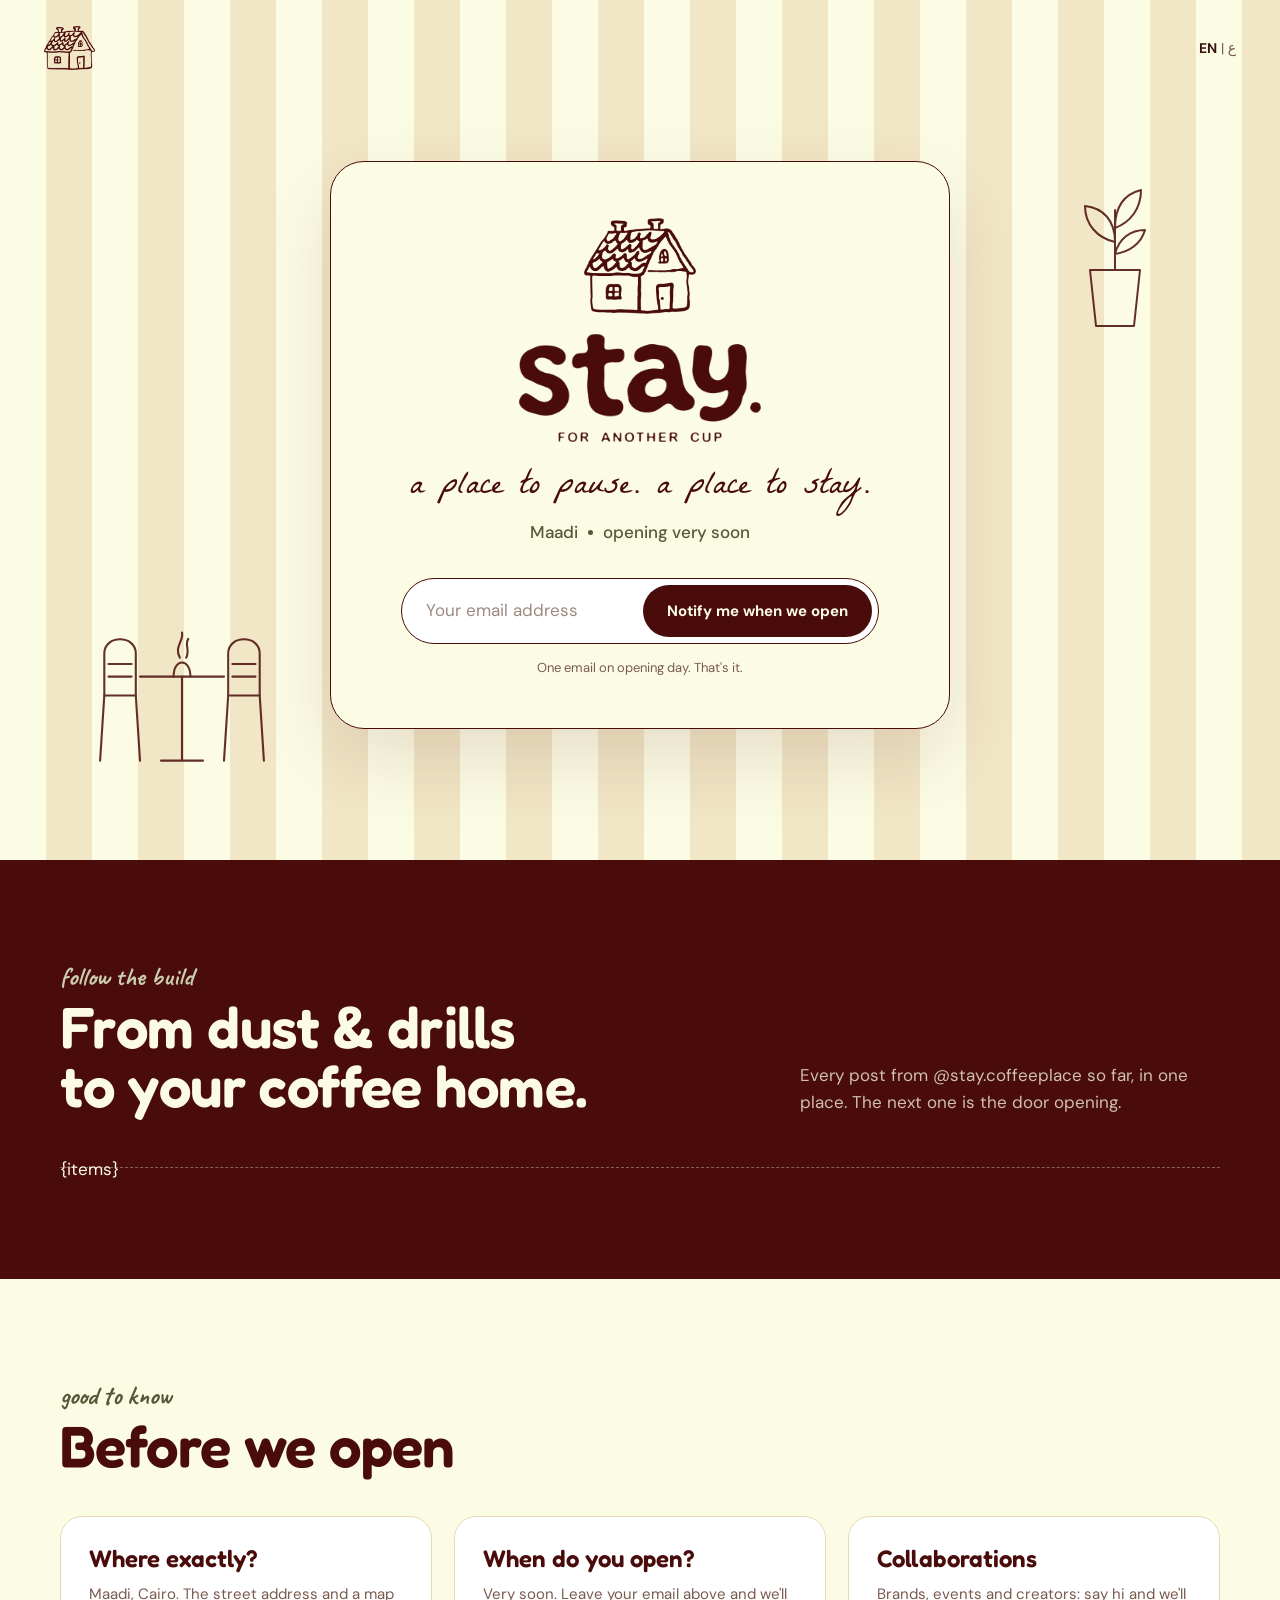
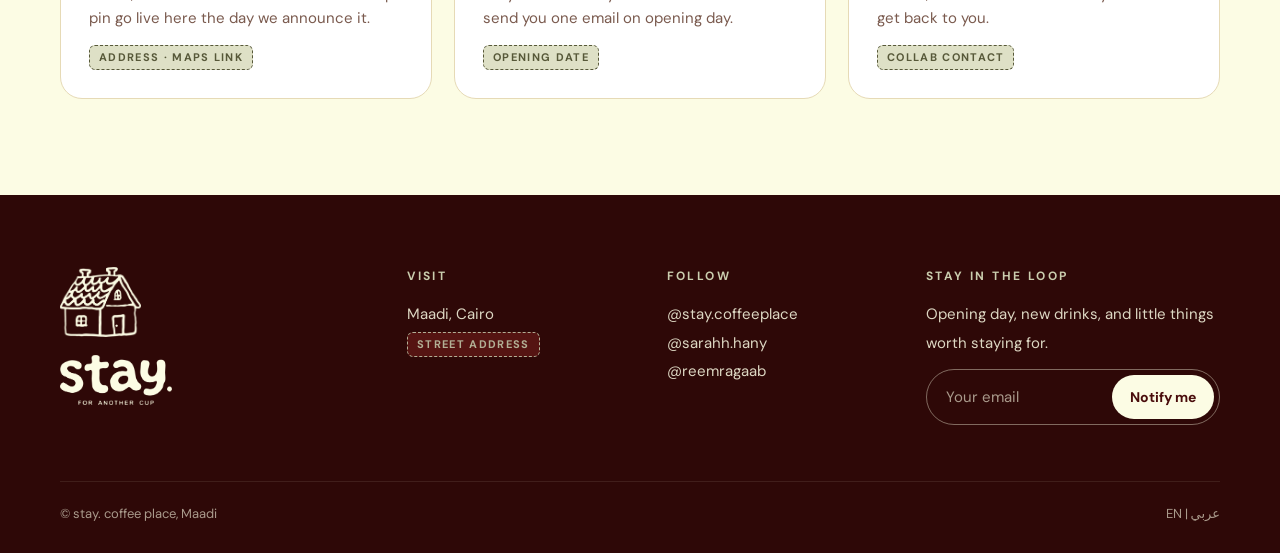
==== coming-soon.html @ 018319c0 "stay. website preview (coming soon, home, menu) Co-Authored-By: Claude Opus 5.5 (1M context) <norepl" ====
<!doctype html><html lang="en"><head><meta charset="utf-8"><meta name="viewport" content="width=device-width,initial-scale=1">
<title>stay. coming soon</title><link rel="stylesheet" href="fonts.css"><link rel="stylesheet" href="style.css"><script src="site.js" defer></script></head><body>
<section class="cs-hero stripes">
 <div class="cs-top"><a href="index.html" aria-label="stay."><img class="house" src="img/house-maroon.png" alt=""></a><span class="lang"><b>EN</b> | ع</span></div>
 <svg class="handdraw" style="left:6%;bottom:70px;width:210px" viewBox="0 0 200 200"><path d="M60 92h80"/><path d="M100 92v80M80 172h40"/><path d="M92 92c0-18 16-18 16 0"/><path d="M98 74c-6-10 4-16 2-24M104 74c4-8-2-12 2-18"/><path d="M26 70c0-18 30-18 30 0v40H26z"/><path d="M26 110l-4 62M56 110l4 62M30 80h22M30 92h22"/><path d="M174 70c0-18-30-18-30 0v40h30z"/><path d="M174 110l4 62M144 110l-4 62M148 80h22M148 92h22"/></svg><svg class="handdraw" style="right:7%;top:150px;width:150px" viewBox="0 0 150 190"><path d="M50 120h50l-6 56H56z"/><path d="M75 120V60"/><path d="M75 92c-18-4-30-18-30-36 18 2 30 14 30 36zM75 78c16-6 26-20 26-38-16 4-26 16-26 38zM75 104c14-2 26-10 30-24-14 0-26 8-30 24z"/></svg>
 <div class="cs-card">
  <img class="house" src="img/house-maroon.png" alt="">
  <img class="word" src="img/wordmark-maroon.png" alt="stay. for another cup">
  <div class="script">a place to pause. a place to stay.</div>
  <div class="meta"><span>Maadi</span><i class="dot"></i><span>opening very soon</span></div>
  <div id="notify"><form class="notify js-notify" novalidate><input type="email" name="email" placeholder="Your email address" aria-label="Email address" required><button type="submit">Notify me when we open</button></form></div>
  <p class="small" style="margin-top:14px">One email on opening day. That's it.</p>
 </div>
</section>
<section class="diary"><div class="wrap">
 <div class="shead"><div><span class="hand">follow the build</span><h2 class="round">From dust &amp; drills<br>to your coffee home.</h2></div><p>Every post from @stay.coffeeplace so far, in one place. The next one is the door opening.</p></div>
 <div class="tl">{items}</div>
</div></section>
<section class="faq"><div class="wrap">
 <div class="shead"><div><span class="hand">good to know</span><h2 class="round">Before we open</h2></div></div>
 <div class="qa">
  <div><h4>Where exactly?</h4><p>Maadi, Cairo. The street address and a map pin go live here the day we announce it.</p><p style="margin-top:14px"><span class="todo">Address · Maps link</span></p></div>
  <div><h4>When do you open?</h4><p>Very soon. Leave your email above and we'll send you one email on opening day.</p><p style="margin-top:14px"><span class="todo">Opening date</span></p></div>
  <div><h4>Collaborations</h4><p>Brands, events and creators: say hi and we'll get back to you.</p><p style="margin-top:14px"><span class="todo">Collab contact</span></p></div>
 </div>
</div></section>
<footer class="ftr"><div class="wrap"><div class="fcols">
<div><img class="house" src="img/house-cream.png" alt=""><img class="word" src="img/wordmark-cream.png" alt="stay. for another cup"></div>
<div><h5>Visit</h5><p>Maadi, Cairo<br><span class="todo" style="background:#5C1715;color:#CACDAE;border-color:#CACDAE">Street address</span></p></div>
<div><h5>Follow</h5><ul><li><a href="https://www.instagram.com/stay.coffeeplace/" target="_blank" rel="noopener">@stay.coffeeplace</a></li><li><a href="https://www.instagram.com/sarahh.hany/" target="_blank" rel="noopener">@sarahh.hany</a></li><li><a href="https://www.instagram.com/reemragaab/" target="_blank" rel="noopener">@reemragaab</a></li></ul></div>
<div><h5>Stay in the loop</h5><p>Opening day, new drinks, and little things worth staying for.</p><form class="news js-notify" novalidate><input type="email" name="email" placeholder="Your email" aria-label="Email address" required><button type="submit">Notify me</button></form></div>
</div><div class="fbot"><span>© stay. coffee place, Maadi</span><span>EN | عربي</span></div></div></footer><nav class="mbar"><a class="" href="https://www.instagram.com/stay.coffeeplace/" target="_blank" rel="noopener">Instagram</a><a class="hot" href="#notify">Notify me</a></nav></body></html>
---- fonts.css ----
@font-face {
  font-family: 'Cairo';
  font-style: normal;
  font-weight: 500;
  font-display: swap;
  src: url(fonts/93eb798906f2.woff2) format('woff2');
  unicode-range: U+0600-06FF, U+0750-077F, U+0870-088E, U+0890-0891, U+0897-08E1, U+08E3-08FF, U+200C-200E, U+2010-2011, U+204F, U+2E41, U+FB50-FDFF, U+FE70-FE74, U+FE76-FEFC, U+102E0-102FB, U+10E60-10E7E, U+10EC2-10EC4, U+10EFC-10EFF, U+1EE00-1EE03, U+1EE05-1EE1F, U+1EE21-1EE22, U+1EE24, U+1EE27, U+1EE29-1EE32, U+1EE34-1EE37, U+1EE39, U+1EE3B, U+1EE42, U+1EE47, U+1EE49, U+1EE4B, U+1EE4D-1EE4F, U+1EE51-1EE52, U+1EE54, U+1EE57, U+1EE59, U+1EE5B, U+1EE5D, U+1EE5F, U+1EE61-1EE62, U+1EE64, U+1EE67-1EE6A, U+1EE6C-1EE72, U+1EE74-1EE77, U+1EE79-1EE7C, U+1EE7E, U+1EE80-1EE89, U+1EE8B-1EE9B, U+1EEA1-1EEA3, U+1EEA5-1EEA9, U+1EEAB-1EEBB, U+1EEF0-1EEF1;
}
@font-face {
  font-family: 'Cairo';
  font-style: normal;
  font-weight: 500;
  font-display: swap;
  src: url(fonts/e063772311b9.woff2) format('woff2');
  unicode-range: U+0000-00FF, U+0131, U+0152-0153, U+02BB-02BC, U+02C6, U+02DA, U+02DC, U+0304, U+0308, U+0329, U+2000-206F, U+20AC, U+2122, U+2191, U+2193, U+2212, U+2215, U+FEFF, U+FFFD;
}
@font-face {
  font-family: 'Cairo';
  font-style: normal;
  font-weight: 700;
  font-display: swap;
  src: url(fonts/93eb798906f2.woff2) format('woff2');
  unicode-range: U+0600-06FF, U+0750-077F, U+0870-088E, U+0890-0891, U+0897-08E1, U+08E3-08FF, U+200C-200E, U+2010-2011, U+204F, U+2E41, U+FB50-FDFF, U+FE70-FE74, U+FE76-FEFC, U+102E0-102FB, U+10E60-10E7E, U+10EC2-10EC4, U+10EFC-10EFF, U+1EE00-1EE03, U+1EE05-1EE1F, U+1EE21-1EE22, U+1EE24, U+1EE27, U+1EE29-1EE32, U+1EE34-1EE37, U+1EE39, U+1EE3B, U+1EE42, U+1EE47, U+1EE49, U+1EE4B, U+1EE4D-1EE4F, U+1EE51-1EE52, U+1EE54, U+1EE57, U+1EE59, U+1EE5B, U+1EE5D, U+1EE5F, U+1EE61-1EE62, U+1EE64, U+1EE67-1EE6A, U+1EE6C-1EE72, U+1EE74-1EE77, U+1EE79-1EE7C, U+1EE7E, U+1EE80-1EE89, U+1EE8B-1EE9B, U+1EEA1-1EEA3, U+1EEA5-1EEA9, U+1EEAB-1EEBB, U+1EEF0-1EEF1;
}
@font-face {
  font-family: 'Cairo';
  font-style: normal;
  font-weight: 700;
  font-display: swap;
  src: url(fonts/e063772311b9.woff2) format('woff2');
  unicode-range: U+0000-00FF, U+0131, U+0152-0153, U+02BB-02BC, U+02C6, U+02DA, U+02DC, U+0304, U+0308, U+0329, U+2000-206F, U+20AC, U+2122, U+2191, U+2193, U+2212, U+2215, U+FEFF, U+FFFD;
}
@font-face {
  font-family: 'Caveat';
  font-style: normal;
  font-weight: 500;
  font-display: swap;
  src: url(fonts/14ecf1bb0819.woff2) format('woff2');
  unicode-range: U+0000-00FF, U+0131, U+0152-0153, U+02BB-02BC, U+02C6, U+02DA, U+02DC, U+0304, U+0308, U+0329, U+2000-206F, U+20AC, U+2122, U+2191, U+2193, U+2212, U+2215, U+FEFF, U+FFFD;
}
@font-face {
  font-family: 'Caveat';
  font-style: normal;
  font-weight: 700;
  font-display: swap;
  src: url(fonts/14ecf1bb0819.woff2) format('woff2');
  unicode-range: U+0000-00FF, U+0131, U+0152-0153, U+02BB-02BC, U+02C6, U+02DA, U+02DC, U+0304, U+0308, U+0329, U+2000-206F, U+20AC, U+2122, U+2191, U+2193, U+2212, U+2215, U+FEFF, U+FFFD;
}
@font-face {
  font-family: 'DM Sans';
  font-style: italic;
  font-weight: 400;
  font-display: swap;
  src: url(fonts/6ad97d50a15f.woff2) format('woff2');
  unicode-range: U+0000-00FF, U+0131, U+0152-0153, U+02BB-02BC, U+02C6, U+02DA, U+02DC, U+0304, U+0308, U+0329, U+2000-206F, U+20AC, U+2122, U+2191, U+2193, U+2212, U+2215, U+FEFF, U+FFFD;
}
@font-face {
  font-family: 'DM Sans';
  font-style: normal;
  font-weight: 400;
  font-display: swap;
  src: url(fonts/8ca1b7f2508e.woff2) format('woff2');
  unicode-range: U+0000-00FF, U+0131, U+0152-0153, U+02BB-02BC, U+02C6, U+02DA, U+02DC, U+0304, U+0308, U+0329, U+2000-206F, U+20AC, U+2122, U+2191, U+2193, U+2212, U+2215, U+FEFF, U+FFFD;
}
@font-face {
  font-family: 'DM Sans';
  font-style: normal;
  font-weight: 500;
  font-display: swap;
  src: url(fonts/8ca1b7f2508e.woff2) format('woff2');
  unicode-range: U+0000-00FF, U+0131, U+0152-0153, U+02BB-02BC, U+02C6, U+02DA, U+02DC, U+0304, U+0308, U+0329, U+2000-206F, U+20AC, U+2122, U+2191, U+2193, U+2212, U+2215, U+FEFF, U+FFFD;
}
@font-face {
  font-family: 'DM Sans';
  font-style: normal;
  font-weight: 700;
  font-display: swap;
  src: url(fonts/8ca1b7f2508e.woff2) format('woff2');
  unicode-range: U+0000-00FF, U+0131, U+0152-0153, U+02BB-02BC, U+02C6, U+02DA, U+02DC, U+0304, U+0308, U+0329, U+2000-206F, U+20AC, U+2122, U+2191, U+2193, U+2212, U+2215, U+FEFF, U+FFFD;
}
@font-face {
  font-family: 'Fredoka';
  font-style: normal;
  font-weight: 500;
  font-stretch: 100%;
  font-display: swap;
  src: url(fonts/11adc6349bc2.woff2) format('woff2');
  unicode-range: U+0000-00FF, U+0131, U+0152-0153, U+02BB-02BC, U+02C6, U+02DA, U+02DC, U+0304, U+0308, U+0329, U+2000-206F, U+20AC, U+2122, U+2191, U+2193, U+2212, U+2215, U+FEFF, U+FFFD;
}
@font-face {
  font-family: 'Fredoka';
  font-style: normal;
  font-weight: 600;
  font-stretch: 100%;
  font-display: swap;
  src: url(fonts/11adc6349bc2.woff2) format('woff2');
  unicode-range: U+0000-00FF, U+0131, U+0152-0153, U+02BB-02BC, U+02C6, U+02DA, U+02DC, U+0304, U+0308, U+0329, U+2000-206F, U+20AC, U+2122, U+2191, U+2193, U+2212, U+2215, U+FEFF, U+FFFD;
}
@font-face {
  font-family: 'Fredoka';
  font-style: normal;
  font-weight: 700;
  font-stretch: 100%;
  font-display: swap;
  src: url(fonts/11adc6349bc2.woff2) format('woff2');
  unicode-range: U+0000-00FF, U+0131, U+0152-0153, U+02BB-02BC, U+02C6, U+02DA, U+02DC, U+0304, U+0308, U+0329, U+2000-206F, U+20AC, U+2122, U+2191, U+2193, U+2212, U+2215, U+FEFF, U+FFFD;
}
@font-face {
  font-family: 'La Belle Aurore';
  font-style: normal;
  font-weight: 400;
  font-display: swap;
  src: url(fonts/0be4df1cefef.woff2) format('woff2');
  unicode-range: U+0000-00FF, U+0131, U+0152-0153, U+02BB-02BC, U+02C6, U+02DA, U+02DC, U+0304, U+0308, U+0329, U+2000-206F, U+20AC, U+2122, U+2191, U+2193, U+2212, U+2215, U+FEFF, U+FFFD;
}
---- style.css ----
:root{
  --maroon:#490C0B; --maroon-2:#5C1715; --maroon-ink:#2E0807;
  --cream:#FCFCE4; --cream-2:#F7F2D8; --stripe:#F1E6C6; --line:#E6DAB6;
  --olive:#575839; --sage:#CACDAE; --sage-2:#DEE0C6; --teal:#1E4B45; --crema:#DB883C;
  --ink:#3A1413; --muted:#7A5A4E;
  --r:22px;
}
*{box-sizing:border-box;margin:0;padding:0}
html{background:var(--cream)}
body{background:var(--cream);color:var(--ink);font:400 17px/1.6 'DM Sans',system-ui,sans-serif;-webkit-font-smoothing:antialiased}
img{display:block;max-width:100%}
a{color:inherit;text-decoration:none}
.round{font-family:'Fredoka',sans-serif;font-weight:600;letter-spacing:-.01em;line-height:1.02}
.script{font-family:'La Belle Aurore',cursive;font-weight:400}
.hand{font-family:'Caveat',cursive;font-weight:600}
.caps{font-size:12px;font-weight:700;letter-spacing:.26em;text-transform:uppercase}
.wrap{max-width:1240px;margin:0 auto;padding:0 40px}
.stripes{background:repeating-linear-gradient(90deg,var(--cream) 0 46px,var(--stripe) 46px 92px)}

/* announcement + header */
.announce{background:var(--maroon);color:var(--cream);text-align:center;padding:9px 16px;font-size:14px}
.announce b{font-weight:700}.announce u{text-underline-offset:3px}
.hdr{position:sticky;top:0;z-index:5;background:rgba(252,252,228,.94);backdrop-filter:blur(8px);border-bottom:1px solid var(--line)}
.hbar{display:flex;align-items:center;justify-content:space-between;height:78px}
.brand{display:flex;align-items:center;gap:12px}
.brand .house{height:40px}.brand .word{height:30px;margin-top:4px}
.nav{display:flex;gap:34px;font-weight:500;font-size:16px}
.nav a.on{border-bottom:2px solid var(--maroon);padding-bottom:3px}
.hr{display:flex;align-items:center;gap:18px}
.lang{font-size:14px;color:var(--muted)}.lang b{color:var(--ink)}
.btn{display:inline-flex;align-items:center;gap:10px;height:50px;padding:0 26px;border-radius:999px;font-weight:700;font-size:16px;border:1.5px solid var(--maroon);white-space:nowrap}
.btn.fill{background:var(--maroon);color:var(--cream)}
.btn.ghost{color:var(--maroon)}
.btn.cream{background:var(--cream);color:var(--maroon);border-color:var(--cream)}
.btn.line-cream{color:var(--cream);border-color:rgba(252,252,228,.6)}
.btn.sm{height:42px;padding:0 20px;font-size:15px}
.burger{display:none;width:44px;height:44px;border-radius:50%;border:1.5px solid var(--maroon);align-items:center;justify-content:center;flex-direction:column;gap:4px}
.burger i{display:block;width:16px;height:1.8px;background:var(--maroon);border-radius:2px}

/* placeholders: clearly marked but on-brand */
.todo{display:inline-block;font:700 11px/1 'DM Sans';letter-spacing:.12em;text-transform:uppercase;color:var(--olive);background:var(--sage-2);border:1px dashed var(--olive);padding:6px 9px;border-radius:6px;vertical-align:middle}
.ph{position:relative;background:var(--sage-2);display:flex;align-items:center;justify-content:center;flex-direction:column;gap:10px;color:var(--olive);overflow:hidden}
.ph.st{background:repeating-linear-gradient(90deg,#F4EDCF 0 26px,#EADDB5 26px 52px)}
.ph svg{width:44%;max-width:150px;height:auto;stroke:var(--maroon);fill:none;stroke-width:2.2;stroke-linecap:round;stroke-linejoin:round}
.ph .tag{position:absolute;left:12px;bottom:12px;font:700 10px/1 'DM Sans';letter-spacing:.12em;text-transform:uppercase;background:rgba(252,252,228,.9);color:var(--olive);padding:6px 8px;border-radius:6px}

/* hero (home) */
.hero{display:grid;grid-template-columns:1.05fr .95fr;gap:56px;align-items:center;padding:64px 0 84px}
.hero .hand{font-size:30px;color:var(--olive);display:block;margin-bottom:6px}
.hero h1{font-size:92px;color:var(--maroon)}
.hero h1 em{font-style:normal;color:var(--crema)}
.hero p.lead{font-size:20px;max-width:470px;margin:22px 0 32px;color:var(--ink)}
.btns{display:flex;gap:12px;flex-wrap:wrap}
.hero .facts{display:flex;gap:28px;margin-top:40px;padding-top:26px;border-top:1px solid var(--line);font-size:15px}
.hero .facts b{display:block;font-family:'Fredoka';font-weight:600;font-size:20px;color:var(--maroon)}
.houseframe{position:relative;aspect-ratio:1/1.08}
.houseframe .shape{position:absolute;inset:0;clip-path:polygon(50% 0,100% 30%,100% 100%,0 100%,0 30%);background:var(--maroon)}
.houseframe .photo{position:absolute;inset:10px;clip-path:polygon(50% 0,100% 30%,100% 100%,0 100%,0 30%);background:url(img/pottery-plaid-plates-cups.jpg) center 60%/cover}
.houseframe .photo:after{content:'';position:absolute;inset:0;background:linear-gradient(180deg,transparent 55%,rgba(46,8,7,.55))}
.houseframe .swap{position:absolute;right:26px;top:36%;z-index:3}
.houseframe .onphoto{position:absolute;left:0;right:0;bottom:44px;text-align:center;color:var(--cream);z-index:2}
.houseframe .onphoto .script{font-size:40px;line-height:1.3}
.sticker{position:absolute;z-index:3;background:var(--cream);border:1.5px solid var(--maroon);border-radius:18px;padding:14px 18px;display:flex;gap:12px;align-items:center;box-shadow:0 10px 30px rgba(73,12,11,.14);font-size:14px;line-height:1.35}
.sticker img{height:34px}
.sticker b{display:block;font-size:15px;color:var(--maroon)}
.chim{position:absolute;top:10%;left:72%;width:9%;height:14%;background:var(--maroon);z-index:-1}

/* sections */
.sec{padding:96px 0}
.shead{display:flex;justify-content:space-between;align-items:flex-end;gap:24px;margin-bottom:40px}
.shead .hand{font-size:26px;color:var(--olive)}
.shead h2{font-size:58px;color:var(--maroon)}
.shead p{max-width:420px;color:var(--muted)}
.more{font-weight:700;color:var(--maroon);border-bottom:1.5px solid var(--maroon);padding-bottom:2px;white-space:nowrap}
.chips{display:flex;gap:10px;flex-wrap:wrap;margin-bottom:28px}
.chip{height:40px;padding:0 18px;border-radius:999px;border:1.5px solid var(--line);display:inline-flex;align-items:center;font-weight:500;font-size:15px;background:#fff9}
.chip.on{background:var(--maroon);border-color:var(--maroon);color:var(--cream)}

.cards{display:grid;grid-template-columns:repeat(4,1fr);gap:22px}
.card{background:#fff;border-radius:var(--r);overflow:hidden;border:1px solid var(--line)}
.card .ph{aspect-ratio:4/5}
.card .cin{padding:18px 18px 20px}
.card .cat{font-size:12px;font-weight:700;letter-spacing:.16em;text-transform:uppercase;color:var(--olive)}
.card h4{font:600 22px/1.15 'Fredoka';color:var(--maroon);margin:6px 0 6px}
.card p{font-size:14px;color:var(--muted);line-height:1.45}
.price{display:flex;justify-content:space-between;align-items:center;margin-top:14px;font-weight:700}
.add{width:36px;height:36px;border-radius:50%;background:var(--maroon);color:var(--cream);display:flex;align-items:center;justify-content:center;font-size:22px;font-weight:400}

/* pottery */
.pottery{background:var(--cream-2);border-top:1px solid var(--line);border-bottom:1px solid var(--line)}
.pgrid{display:grid;grid-template-columns:1.2fr 1fr 1fr;grid-template-rows:260px 260px;gap:18px}
.pgrid .p{border-radius:var(--r);background-size:cover;background-position:center}
.pgrid .p1{grid-row:1/3}
.pgrid .txt{background:var(--maroon);color:var(--cream);border-radius:var(--r);padding:32px;display:flex;flex-direction:column;justify-content:space-between}
.pgrid .txt .script{font-size:30px;line-height:1.35}
.pgrid .txt p{font-size:15px;opacity:.85}

/* founders */
.founders{background:var(--maroon);color:var(--cream);overflow:hidden}
.fgrid{display:grid;grid-template-columns:1fr 1fr;gap:70px;align-items:center}
.fphotos{position:relative;height:600px}
.fphotos .a,.fphotos .b{position:absolute;border-radius:var(--r);background-size:cover;background-position:center;border:8px solid var(--cream)}
.fphotos .a{left:0;top:0;width:62%;height:86%;transform:rotate(-2.5deg)}
.fphotos .b{right:0;bottom:0;width:48%;height:62%;transform:rotate(3deg);background-position:center 30%}
.founders .hand{font-size:28px;color:var(--sage)}
.founders h2{font-size:60px;margin:6px 0 22px}
.founders blockquote{font:500 24px/1.45 'DM Sans';border-left:3px solid var(--sage);padding-left:22px;margin:26px 0 10px}
.founders cite{font-style:normal;font-size:14px;opacity:.75;display:block;padding-left:25px;margin-bottom:34px}
.handles{display:flex;gap:12px;flex-wrap:wrap}

/* visit */
.vgrid{display:grid;grid-template-columns:1fr 1fr;gap:28px}
.vcard{border:1.5px solid var(--maroon);border-radius:var(--r);padding:42px;background:#fff}
.vcard h3{font:600 44px/1 'Fredoka';color:var(--maroon);margin:8px 0 18px}
.vrow{display:flex;justify-content:space-between;align-items:center;padding:15px 0;border-bottom:1px dashed var(--line)}
.vrow span{color:var(--muted)}
.vposter{border-radius:var(--r);background:#FCFCE4 url(img/poster-meet-us-in-maadi.jpg) center/contain no-repeat;min-height:460px;border:1px solid var(--line)}

/* instagram */
.igsec{padding:0 0 96px}
.ighead{display:flex;justify-content:space-between;align-items:center;margin-bottom:22px}
.ighead h3{font:600 30px 'Fredoka';color:var(--maroon)}
.ighead h3 span{color:var(--olive);font-weight:500}
.iggrid{display:grid;grid-template-columns:repeat(6,1fr);gap:12px}
.iggrid div{aspect-ratio:4/5;border-radius:14px;background-size:cover;background-position:center}

/* footer */
.ftr{background:var(--maroon-ink);color:var(--cream);padding:72px 0 28px}
.fcols{display:grid;grid-template-columns:1.4fr 1fr 1fr 1.3fr;gap:40px}
.ftr .house{height:70px;margin-bottom:18px}.ftr .word{height:50px}
.ftr h5{font-size:12px;letter-spacing:.2em;text-transform:uppercase;color:var(--sage);margin-bottom:14px}
.ftr p,.ftr li{font-size:15px;opacity:.85;list-style:none;line-height:1.9}
.news{display:flex;margin-top:12px;border:1.5px solid rgba(252,252,228,.4);border-radius:999px;padding:5px}
.news span{flex:1;padding:10px 14px;opacity:.6;font-size:15px}
.news b{background:var(--cream);color:var(--maroon);border-radius:999px;padding:10px 18px;font-size:14px}
.fbot{display:flex;justify-content:space-between;margin-top:56px;padding-top:22px;border-top:1px solid rgba(252,252,228,.15);font-size:13px;opacity:.6}
.mbar{display:none}

/* ---------- coming soon page ---------- */
.cs-hero{min-height:860px;position:relative;display:flex;align-items:center;justify-content:center;text-align:center;padding:120px 24px 90px}
.cs-top{position:absolute;top:0;left:0;right:0;display:flex;justify-content:space-between;align-items:center;padding:26px 44px}
.cs-top .house{height:44px}
.cs-card{position:relative;background:var(--cream);border:1.5px solid var(--maroon);border-radius:34px;padding:56px 70px 50px;max-width:720px;box-shadow:0 30px 80px rgba(73,12,11,.12)}
.cs-card .house{height:96px;margin:0 auto 20px}
.cs-card .word{height:108px;margin:0 auto}
.cs-card .script{font-size:34px;color:var(--maroon);margin:22px 0 6px;line-height:1.4}
.cs-card .meta{display:flex;justify-content:center;gap:10px;align-items:center;color:var(--olive);font-weight:500;margin-top:8px}
.dot{width:5px;height:5px;border-radius:50%;background:var(--olive)}
.notify{margin:32px auto 12px;display:flex;border:1.5px solid var(--maroon);border-radius:999px;padding:6px;max-width:520px;background:#fff}
.notify span{flex:1;text-align:left;padding:12px 18px;color:#9b8a80}
.notify b{background:var(--maroon);color:var(--cream);border-radius:999px;padding:12px 24px;font-size:15px}
.small{font-size:13px;color:var(--muted)}
.seg{display:inline-flex;border:1.5px solid var(--line);border-radius:999px;padding:4px;margin-top:6px;font-size:14px;font-weight:600}
.seg span{padding:7px 16px;border-radius:999px}.seg .on{background:var(--sage);color:var(--maroon)}
.handdraw{position:absolute;stroke:var(--maroon);fill:none;stroke-width:2;stroke-linecap:round;stroke-linejoin:round;opacity:.85}
.diary{background:var(--maroon);color:var(--cream);padding:96px 0}
.diary .shead h2{color:var(--cream)}.diary .shead .hand{color:var(--sage)}.diary .shead p{color:rgba(252,252,228,.75)}
.tl{display:grid;grid-template-columns:repeat(5,1fr);gap:18px;position:relative}
.tl:before{content:'';position:absolute;left:0;right:0;top:11px;border-top:1.5px dashed rgba(252,252,228,.35)}
.tl .it .dt{display:inline-flex;align-items:center;gap:8px;font-size:13px;font-weight:700;letter-spacing:.1em;text-transform:uppercase;color:var(--sage);background:var(--maroon);padding-right:10px;position:relative}
.tl .it .dt:before{content:'';width:22px;height:22px;border-radius:50%;background:var(--cream);box-shadow:inset 0 0 0 6px var(--maroon-2)}
.tl .ph2{aspect-ratio:4/5;border-radius:18px;background-size:cover;background-position:center;margin:18px 0 14px}
.tl .it p{font-size:15px;line-height:1.45}
.tl .it.next .ph2{border:1.5px dashed rgba(252,252,228,.45);display:flex;align-items:center;justify-content:center}
.tl .it.next .ph2 img{height:70px;opacity:.9}
.faq{padding:96px 0}
.qa{display:grid;grid-template-columns:repeat(3,1fr);gap:22px}
.qa div{background:#fff;border:1px solid var(--line);border-radius:var(--r);padding:28px}
.qa h4{font:600 24px/1.15 'Fredoka';color:var(--maroon);margin-bottom:10px}
.qa p{color:var(--muted);font-size:15px}

/* ---------- menu page ---------- */
.mintro{padding:54px 0 30px}
.mintro .hand{font-size:28px;color:var(--olive)}
.mintro h1{font-size:72px;color:var(--maroon);margin:4px 0 12px}
.pill{display:inline-flex;gap:8px;align-items:center;background:var(--sage-2);color:var(--olive);border-radius:999px;padding:8px 16px;font-weight:600;font-size:14px}
.stickychips{padding:14px 0;border-top:1px solid var(--line)}
.stickychips .chips{margin:0}
.lgrid{display:grid;grid-template-columns:1fr 1fr;gap:0 56px}
.lrow{display:flex;justify-content:space-between;gap:16px;padding:18px 0;border-bottom:1px dashed var(--line)}
.lrow b{display:block;font:600 20px 'Fredoka';color:var(--maroon)}
.lrow span{font-size:14px;color:var(--muted)}
.lrow i{font-style:normal;font-weight:700;white-space:nowrap}
.sample{display:flex;gap:10px;align-items:center;margin-bottom:10px}
.mblock{display:grid;grid-template-columns:1fr 1fr;gap:50px;align-items:center;background:var(--maroon);color:var(--cream);border-radius:34px;padding:56px;margin:30px 0 96px}
.mblock h2{font-size:52px;margin:8px 0 16px}
.mblock .hand{color:var(--sage);font-size:26px}
.tog{display:inline-flex;border:1.5px solid rgba(252,252,228,.4);border-radius:999px;padding:5px;margin-top:22px}
.tog span{padding:10px 20px;border-radius:999px;font-weight:700;font-size:15px}.tog .on{background:var(--cream);color:var(--maroon)}
.bcard{background:var(--cream);color:var(--ink);border-radius:24px;overflow:hidden;display:grid;grid-template-columns:150px 1fr}
.bcard .bimg{background:url(img/poster-meet-us-in-maadi.jpg) center 60%/cover}
.bcard .bin{padding:24px}
.bcard h3{font:600 26px 'Fredoka';color:var(--maroon)}
.bcard .bs{color:var(--muted);font-size:14px;margin:4px 0 14px}
.bcard .bf{display:flex;justify-content:space-between;align-items:center;border-top:1px dashed var(--line);padding-top:14px;font-weight:700;font-size:14px}

/* ---------- mobile ---------- */
@media (max-width:700px){
  body{font-size:16px}
  .wrap{padding:0 20px}
  .nav,.lang,.hr .btn{display:none}
  .burger{display:flex}
  .hbar{height:66px}
  .brand .house{height:32px}.brand .word{height:24px}
  .announce{font-size:13px}
  .hero{grid-template-columns:1fr;gap:34px;padding:34px 0 60px}
  .hero .hand{font-size:24px}
  .hero h1{font-size:56px}
  .hero p.lead{font-size:17px;margin:16px 0 24px}
  .hero .btn{flex:1;justify-content:center}
  .hero .facts{gap:18px;margin-top:28px;flex-wrap:wrap}
  .hero .facts>div{flex:1 1 40%}
  .houseframe .onphoto .script{font-size:30px}
  .sticker{left:10px!important;right:auto!important;bottom:-22px!important;top:auto!important}
  .sec{padding:64px 0}
  .shead{flex-direction:column;align-items:flex-start;margin-bottom:26px}
  .shead h2{font-size:40px}
  .chips{flex-wrap:nowrap;overflow:hidden}
  .chip{flex:none}
  .cards{grid-template-columns:1fr 1fr;gap:12px}
  .card .cin{padding:12px 12px 14px}.card h4{font-size:17px}.card p{display:none}.card .cat{font-size:10px}
  .add{width:30px;height:30px;font-size:18px}
  .pgrid{grid-template-columns:1fr 1fr;grid-template-rows:auto 200px 200px}
  .pgrid .p1{grid-row:auto;grid-column:1/3;height:280px}
  .pgrid .txt{grid-column:1/3;order:-1;padding:26px}
  .fgrid{grid-template-columns:1fr;gap:40px}
  .fphotos{height:400px}
  .founders h2{font-size:42px}.founders blockquote{font-size:19px}
  .vgrid{grid-template-columns:1fr}
  .vcard{padding:28px}.vcard h3{font-size:34px}
  .vposter{min-height:360px}
  .iggrid{grid-template-columns:repeat(3,1fr);gap:8px}
  .ighead h3{font-size:22px}
  .fcols{grid-template-columns:1fr 1fr;gap:30px}
  .fcols>div:first-child,.fcols>div:last-child{grid-column:1/3}
  .ftr{padding-bottom:110px}
  .fbot{flex-direction:column;gap:6px}
  .mbar{display:flex;position:fixed;left:12px;right:12px;bottom:14px;z-index:9;background:var(--maroon);border-radius:999px;padding:8px;gap:6px;box-shadow:0 12px 30px rgba(46,8,7,.3)}
  .mbar div{flex:1;text-align:center;color:var(--cream);font-weight:700;font-size:14px;padding:12px 0;border-radius:999px}
  .mbar div.hot{background:var(--cream);color:var(--maroon)}
  /* coming soon */
  .cs-hero{min-height:760px;padding:100px 16px 60px}
  .cs-top{padding:20px}
  .cs-card{padding:40px 22px 34px;border-radius:28px}
  .cs-card .house{height:70px}.cs-card .word{height:74px}
  .cs-card .script{font-size:26px}
  .notify{flex-direction:column;border-radius:22px;gap:6px}
  .notify span{text-align:center}
  .handdraw{display:none}
  .tl{grid-template-columns:1fr 1fr;gap:26px 14px}
  .tl:before{display:none}
  .qa{grid-template-columns:1fr}
  .diary,.faq{padding:64px 0}
  /* menu */
  .mintro{padding:30px 0 20px}.mintro h1{font-size:44px}
  .lgrid{grid-template-columns:1fr}
  .mblock{grid-template-columns:1fr;padding:30px 22px;border-radius:26px;gap:26px}
  .mblock h2{font-size:36px}
  .bcard{grid-template-columns:100px 1fr}
  .bcard .bin{padding:18px}
}

/* ---------- interactive bits (preview site) ---------- */
html{scroll-behavior:smooth;scroll-padding-top:90px}
button{font:inherit;color:inherit;background:none;border:0;cursor:pointer}
.chip{cursor:pointer;font-family:'DM Sans'}
.card[hidden]{display:none}
.burger{background:transparent;cursor:pointer}
.nav-open .burger i:nth-child(1){transform:translateY(5.8px) rotate(45deg)}
.nav-open .burger i:nth-child(2){opacity:0}
.nav-open .burger i:nth-child(3){transform:translateY(-5.8px) rotate(-45deg)}
.burger i{transition:transform .2s,opacity .2s}
.mnav{border-top:1px solid var(--line);background:var(--cream);padding:10px 20px 26px}
.mnav[hidden]{display:none}
.mnav nav{display:flex;flex-direction:column}
.mnav nav a{font:600 26px/1 'Fredoka';color:var(--maroon);padding:18px 0;border-bottom:1px dashed var(--line)}
.mnav .btn{width:100%;justify-content:center;margin-top:22px}
.mnav .lang{display:block;text-align:center;margin-top:16px}
.nav-open{overflow:hidden}
.nav-open .mbar{display:none}
.notify input,.news input{flex:1;min-width:0;border:0;background:transparent;font:inherit;color:var(--ink);padding:12px 18px;outline:none}
.notify input::placeholder{color:#9b8a80}
.notify button{background:var(--maroon);color:var(--cream);border-radius:999px;padding:12px 24px;font-size:15px;font-weight:700}
.notify:focus-within{box-shadow:0 0 0 4px rgba(73,12,11,.12)}
.news input{color:var(--cream);font-size:15px;padding:10px 14px}
.news input::placeholder{color:rgba(252,252,228,.6)}
.news button{background:var(--cream);color:var(--maroon);border-radius:999px;padding:10px 18px;font-size:14px;font-weight:700}
.form-msg{font-size:14px;font-weight:600;color:var(--olive);margin-top:10px}
.form-msg.err{color:#A3261F}
.ftr .form-msg{color:var(--sage)}
.ftr a:hover{text-decoration:underline}
.tog button{padding:10px 20px;border-radius:999px;font-weight:700;font-size:15px;color:var(--cream)}
.tog button.on{background:var(--cream);color:var(--maroon)}
.iggrid a{aspect-ratio:4/5;border-radius:14px;background-size:cover;background-position:center;display:block}
.mbar a{flex:1;text-align:center;color:var(--cream);font-weight:700;font-size:14px;padding:12px 0;border-radius:999px}
.mbar a.hot{background:var(--cream);color:var(--maroon)}
.stickychips{position:sticky;top:78px;z-index:4;background:rgba(252,252,228,.96);backdrop-filter:blur(8px)}
@media (max-width:700px){
  .notify input{text-align:center}
  .notify button{padding:14px 24px}
  .stickychips{top:66px}
  .stickychips .chips{overflow-x:auto;scrollbar-width:none}
  .stickychips .chips::-webkit-scrollbar{display:none}
  .js-filter{overflow-x:auto;scrollbar-width:none}
}
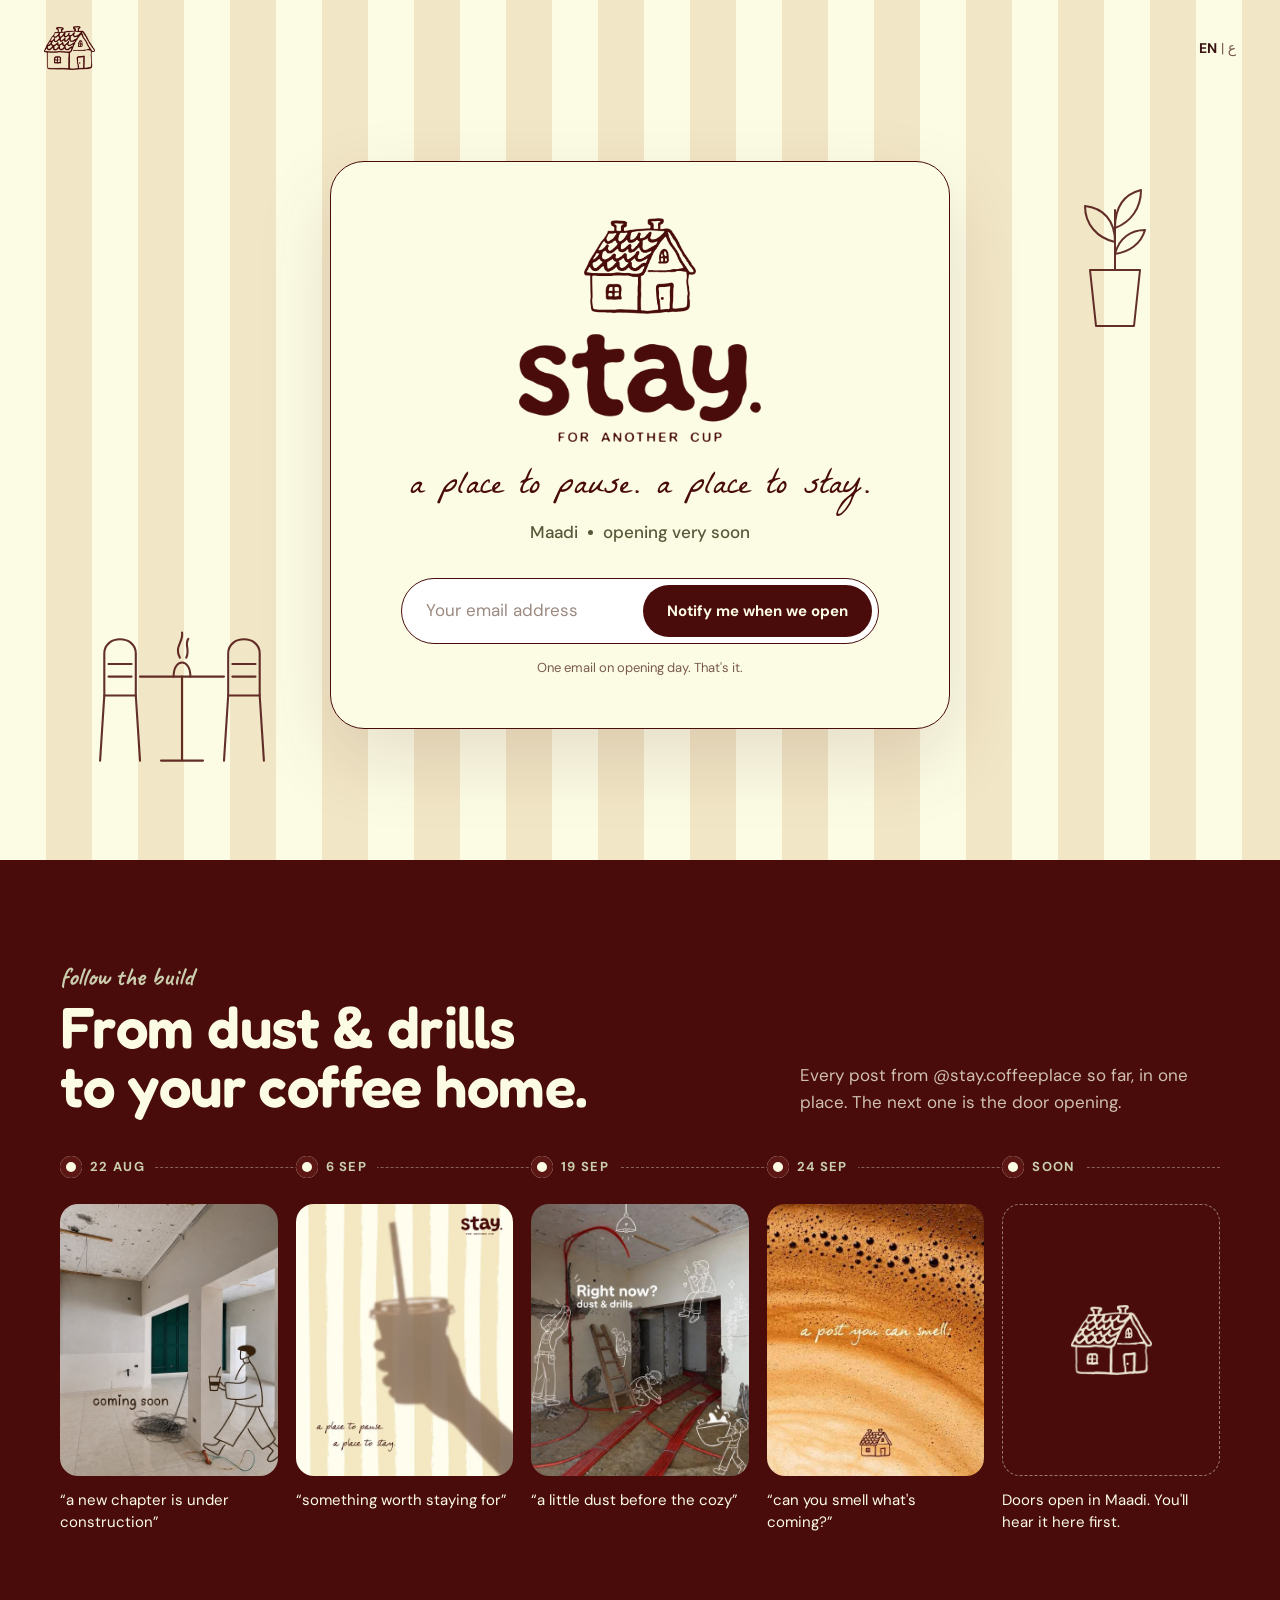
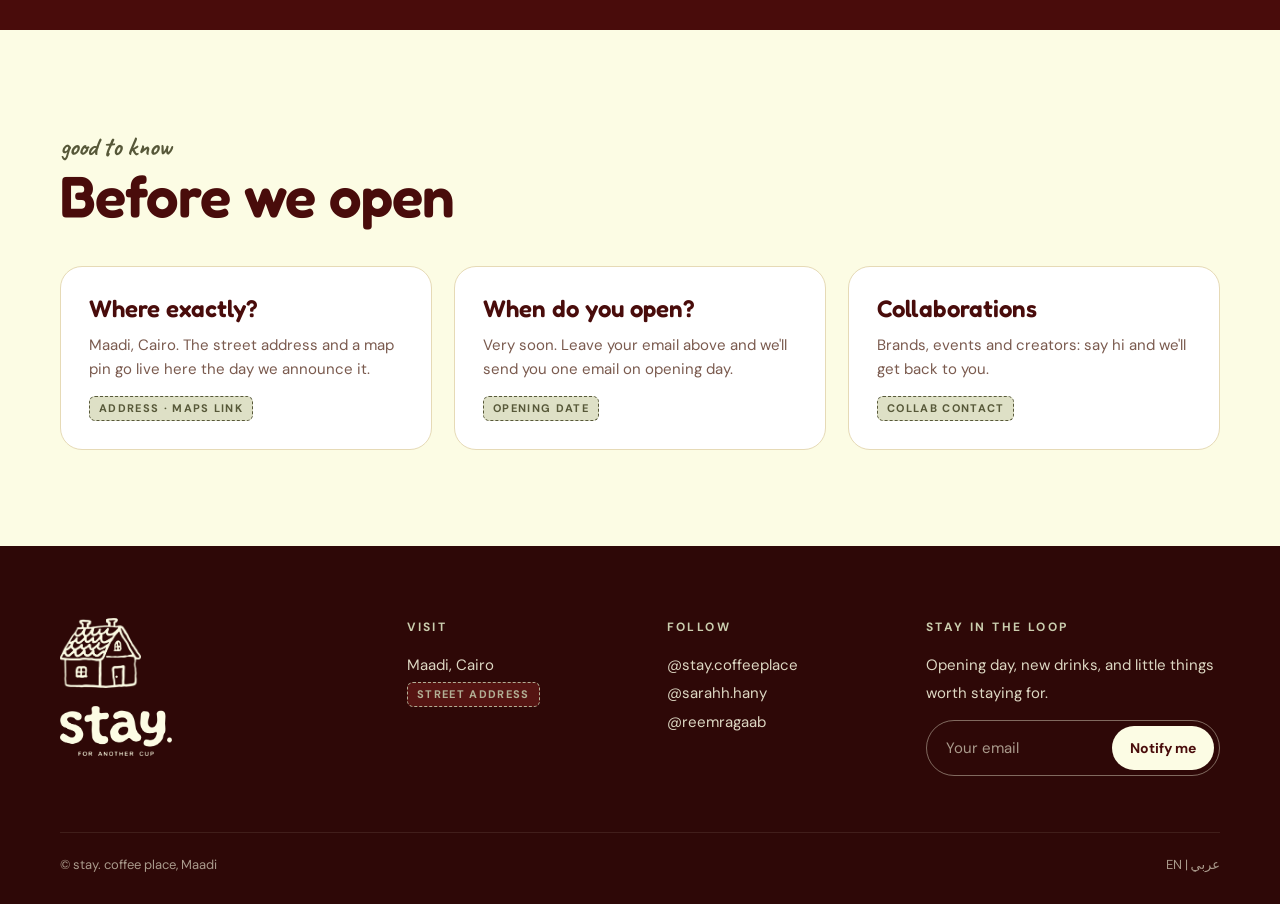
==== commit e742de1b: "Fix coming-soon build diary: fill in the post cards The timeline rendered a literal {items} placehol" ====
--- a/coming-soon.html
+++ b/coming-soon.html
@@ -1,5 +1,5 @@
 <!doctype html><html lang="en"><head><meta charset="utf-8"><meta name="viewport" content="width=device-width,initial-scale=1">
-<title>stay. coming soon</title><link rel="stylesheet" href="fonts.css"><link rel="stylesheet" href="style.css"><script src="site.js" defer></script></head><body>
+<title>stay. coming soon</title><link rel="stylesheet" href="fonts.css"><link rel="stylesheet" href="style.css"><script src="app.js" defer></script></head><body>
 <section class="cs-hero stripes">
  <div class="cs-top"><a href="index.html" aria-label="stay."><img class="house" src="img/house-maroon.png" alt=""></a><span class="lang"><b>EN</b> | ع</span></div>
  <svg class="handdraw" style="left:6%;bottom:70px;width:210px" viewBox="0 0 200 200"><path d="M60 92h80"/><path d="M100 92v80M80 172h40"/><path d="M92 92c0-18 16-18 16 0"/><path d="M98 74c-6-10 4-16 2-24M104 74c4-8-2-12 2-18"/><path d="M26 70c0-18 30-18 30 0v40H26z"/><path d="M26 110l-4 62M56 110l4 62M30 80h22M30 92h22"/><path d="M174 70c0-18-30-18-30 0v40h30z"/><path d="M174 110l4 62M144 110l-4 62M148 80h22M148 92h22"/></svg><svg class="handdraw" style="right:7%;top:150px;width:150px" viewBox="0 0 150 190"><path d="M50 120h50l-6 56H56z"/><path d="M75 120V60"/><path d="M75 92c-18-4-30-18-30-36 18 2 30 14 30 36zM75 78c16-6 26-20 26-38-16 4-26 16-26 38zM75 104c14-2 26-10 30-24-14 0-26 8-30 24z"/></svg>
@@ -14,7 +14,7 @@
 </section>
 <section class="diary"><div class="wrap">
  <div class="shead"><div><span class="hand">follow the build</span><h2 class="round">From dust &amp; drills<br>to your coffee home.</h2></div><p>Every post from @stay.coffeeplace so far, in one place. The next one is the door opening.</p></div>
- <div class="tl">{items}</div>
+ <div class="tl"><div class="it"><span class="dt">22 Aug</span><div class="ph2" style="background-image:url(img/interior-construction-green-wall.jpg);background-position:center 40%"></div><p>“a new chapter is under construction”</p></div><div class="it"><span class="dt">6 Sep</span><div class="ph2" style="background-image:url(img/poster-a-place-to-stay.jpg);background-position:center"></div><p>“something worth staying for”</p></div><div class="it"><span class="dt">19 Sep</span><div class="ph2" style="background-image:url(img/interior-construction-dust-drills.jpg);background-position:center"></div><p>“a little dust before the cozy”</p></div><div class="it"><span class="dt">24 Sep</span><div class="ph2" style="background-image:url(img/texture-coffee-crema.jpg);background-position:center 70%"></div><p>“can you smell what's coming?”</p></div><div class="it next"><span class="dt">Soon</span><div class="ph2"><img src="img/house-cream.png" alt=""></div><p>Doors open in Maadi. You'll hear it here first.</p></div></div>
 </div></section>
 <section class="faq"><div class="wrap">
  <div class="shead"><div><span class="hand">good to know</span><h2 class="round">Before we open</h2></div></div>
